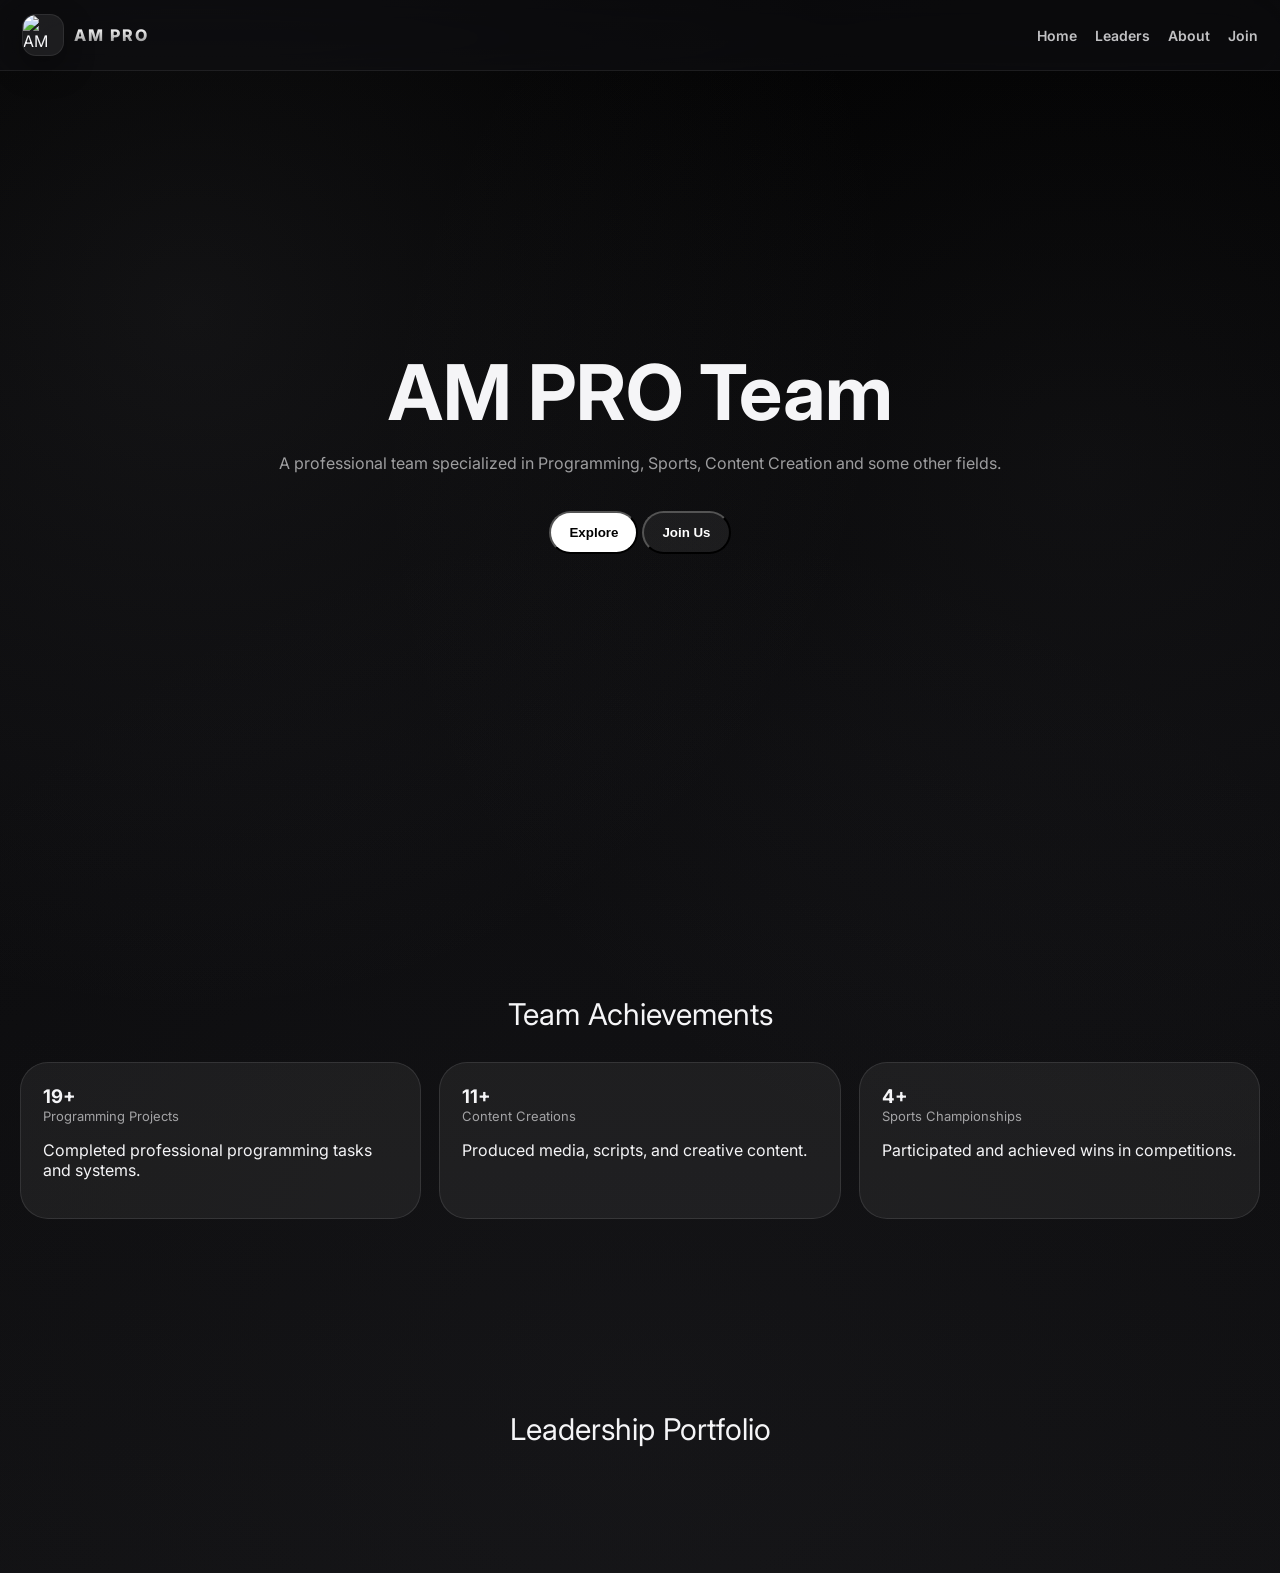
==== index.html @ 4ed47513 "Add files via upload" ====
<!doctype html>
<html lang="en">
<head>
  <meta charset="UTF-8" />
  <meta name="viewport" content="width=device-width, initial-scale=1.0"/>
  <title>AM PRO official page</title>

  <link href="https://fonts.googleapis.com/css2?family=Inter:wght@300;400;600;800&display=swap" rel="stylesheet">
  <link href="https://unpkg.com/aos@2.3.4/dist/aos.css" rel="stylesheet">

  <!-- ربط CSS -->
  <link rel="stylesheet" href="style.css">
</head>

<body>
  <nav id="nav">
    <div class="logo-wrap">
      <div class="logo-box">
        <img src="https://via.placeholder.com/80" alt="AM PRO Logo">
      </div>
      <div class="logo-text">AM PRO</div>
    </div>

    <div class="menu" onclick="toggleMenu()">☰</div>

    <ul id="navLinks">
      <li><a href="#">Home</a></li>
      <li><a href="#leaders">Leaders</a></li>
      <li><a href="#">About</a></li>
      <li><a href="#">Join</a></li>
    </ul>
  </nav>

  <div class="hero" data-aos="fade-up">
    <h1>AM PRO Team</h1>
    <p>A professional team specialized in Programming, Sports, Content Creation and some other fields.</p>
    <div>
      <button class="btn primary" onclick="document.getElementById('stats').scrollIntoView({behavior:'smooth'})">Explore</button>
      <button class="btn secondary" onclick="window.location.href='auth/index.html'">Join Us</button>
    </div>
  </div>

  <div class="section" id="stats">
    <div class="title" data-aos="fade-up">Team Achievements</div>

    <div class="grid">
      <div class="card" data-aos="zoom-in">
        <h3><span class="counter" data-target="120">0</span>+</h3>
        <div class="role">Programming Projects</div>
        <p>Completed professional programming tasks and systems.</p>
      </div>

      <div class="card" data-aos="zoom-in">
        <h3><span class="counter" data-target="75">0</span>+</h3>
        <div class="role">Content Creations</div>
        <p>Produced media, scripts, and creative content.</p>
      </div>

      <div class="card" data-aos="zoom-in">
        <h3><span class="counter" data-target="30">0</span>+</h3>
        <div class="role">Sports Championships</div>
        <p>Participated and achieved wins in competitions.</p>
      </div>
    </div>
  </div>

  <div class="section" id="leaders">
    <div class="title" data-aos="fade-up">Leadership Portfolio</div>

    <div class="grid">
      <!-- نفس الكروت زي ما هي بدون تغيير -->
      <!-- (سيبهم زي ما هم من الكود الأصلي) -->
    </div>
  </div>

  <div class="bubbles" id="bubbles"></div>
  <div class="cursor"></div>

  <script src="https://unpkg.com/aos@2.3.4/dist/aos.js"></script>

  <!-- ربط JS -->
  <script src="script.js"></script>
</body>
</html>
---- style.css ----
/* =======================
   APPLE-STYLE DARK (CSS ONLY)
   ======================= */

:root{
  --bg-0:#000;
  --bg-1:#0b0b0d;
  --bg-2:#111113;

  --surface: rgba(255,255,255,0.06);
  --surface-2: rgba(255,255,255,0.08);
  --stroke: rgba(255,255,255,0.10);
  --stroke-2: rgba(255,255,255,0.14);

  --text: #f5f5f7;
  --text-2: rgba(245,245,247,0.78);
  --text-3: rgba(245,245,247,0.62);

  --shadow-1: 0 24px 70px rgba(0,0,0,0.55);
  --shadow-2: 0 12px 30px rgba(0,0,0,0.35);

  --radius-xl: 28px;
  --radius-lg: 18px;
  --radius-md: 14px;

  --blur: 28px;
  --ease: cubic-bezier(.2,.8,.2,1);
}

*{ box-sizing:border-box; }
html{ scroll-behavior:smooth; }

body{
  margin:0;
  font-family:'Inter', -apple-system, BlinkMacSystemFont, "SF Pro Display","SF Pro Text","Segoe UI", sans-serif;
  color:var(--text);
  overflow-x:hidden;

  background:
    radial-gradient(circle at 15% 20%, rgba(120,120,128,0.12), transparent 42%),
    radial-gradient(circle at 85% 30%, rgba(120,120,128,0.08), transparent 46%),
    radial-gradient(circle at 50% 90%, rgba(80,80,90,0.08), transparent 58%),
    linear-gradient(180deg,var(--bg-0) 0%, var(--bg-1) 48%, var(--bg-2) 100%);
}

body::before{
  content:"";
  position:fixed;
  inset:0;
  pointer-events:none;
  background-image: radial-gradient(rgba(255,255,255,0.045) 1px, transparent 1px);
  background-size: 3px 3px;
  opacity:0.06;
  mix-blend-mode: overlay;
  z-index:-1;
}

/* NAV */
nav{
  position:fixed;
  top:0;
  width:100%;
  display:flex;
  justify-content:space-between;
  align-items:center;
  padding:14px 22px;
  z-index:100;

  background: rgba(18,18,20,0.55);
  backdrop-filter: blur(var(--blur));
  -webkit-backdrop-filter: blur(var(--blur));
  border-bottom: 1px solid rgba(255,255,255,0.08);

  transition: background .35s var(--ease), border-color .35s var(--ease);
}

nav.scrolled{
  background: rgba(0,0,0,0.78);
  border-bottom: 1px solid rgba(255,255,255,0.10);
}

.logo-wrap{ display:flex;align-items:center;gap:10px; }

.logo-box{
  width:42px;height:42px;
  border-radius: 14px;
  background: rgba(255,255,255,0.07);
  border: 1px solid rgba(255,255,255,0.08);
  overflow:hidden;
  box-shadow: var(--shadow-2);
  transition: transform .35s var(--ease), background .35s var(--ease);
}

.logo-box:hover{ transform: translateY(-1px) scale(1.05); }

.logo-box img{
  width:100%;
  height:100%;
  object-fit:cover;
}

.logo-text{
  font-weight:800;
  letter-spacing:2px;
  line-height:1;
  background: linear-gradient(180deg, #ffffff 0%, rgba(255,255,255,0.75) 60%, rgba(255,255,255,0.55) 100%);
  -webkit-background-clip:text;
  -webkit-text-fill-color:transparent;
  text-shadow: 0 0 40px rgba(255,255,255,0.06);
  user-select:none;
}

nav ul{
  list-style:none;
  display:flex;
  gap:18px;
  margin:0;
  padding:0;
  align-items:center;
}

nav a{
  text-decoration:none;
  color: var(--text);
  opacity:0.78;
  font-size:14px;
  font-weight:600;
  transition: opacity .25s var(--ease), transform .25s var(--ease);
  position:relative;
}

nav a:hover{
  opacity:1;
  transform: translateY(-1px);
}

nav a::after{
  content:"";
  position:absolute;
  left:0; right:0;
  bottom:-10px;
  height:2px;
  border-radius:999px;
  background: linear-gradient(90deg, transparent, rgba(255,255,255,0.55), transparent);
  transform: scaleX(0);
  transition: transform .35s var(--ease);
}

nav a:hover::after{ transform: scaleX(1); }

.menu{
  display:none;
  cursor:pointer;
  font-size:18px;
  padding:10px 12px;
  border-radius: 12px;
  border:1px solid rgba(255,255,255,0.10);
  background: rgba(255,255,255,0.06);
}

@media(max-width:768px){
  nav ul{
    display:none;
    position:absolute;
    top:62px;
    right:16px;
    flex-direction:column;
    background: rgba(15,15,18,0.72);
    padding:12px;
    border-radius: 16px;
  }
  nav ul.show{ display:flex; }
  .menu{ display:block; }
}

/* HERO */
.hero{
  height:100vh;
  display:flex;
  justify-content:center;
  align-items:center;
  flex-direction:column;
  text-align:center;
}

.hero h1{
  font-size: clamp(42px, 6vw, 88px);
  margin:0;
}

.hero p{
  margin-top:14px;
  color: var(--text-3);
}

/* BUTTONS */
.btn{
  margin-top:22px;
  padding:12px 18px;
  border-radius:999px;
  cursor:pointer;
  font-weight:700;
}

.primary{
  background:#fff;
  color:#000;
}

.secondary{
  background: rgba(255,255,255,0.06);
  color:#fff;
}

/* SECTION */
.section{
  padding:96px 20px;
}

.title{
  text-align:center;
  font-size:30px;
  margin-bottom:30px;
}

/* GRID */
.grid{
  display:grid;
  grid-template-columns: repeat(auto-fit, minmax(280px, 1fr));
  gap:18px;
}

.card{
  padding:22px;
  border-radius:28px;
  background: rgba(255,255,255,0.06);
  border: 1px solid rgba(255,255,255,0.1);
}

.card h3{ margin:0; }
.role{ font-size:13px; color:var(--text-3); }

/* BUBBLES */
.bubbles{ position:fixed; inset:0; z-index:-1; }

.bubble{
  position:absolute;
  padding:10px 16px;
  border-radius:999px;
  background: rgba(255,255,255,0.06);
  font-size:13px;
  animation: float 4s ease-out forwards;
}

@keyframes float{
  0%{ opacity:0 }
  20%{ opacity:1 }
  100%{ opacity:0 }
}

/* CURSOR */
.cursor{
  position:fixed;
  width:18px;height:18px;
  border-radius:50%;
  background:#fff;
  pointer-events:none;
}
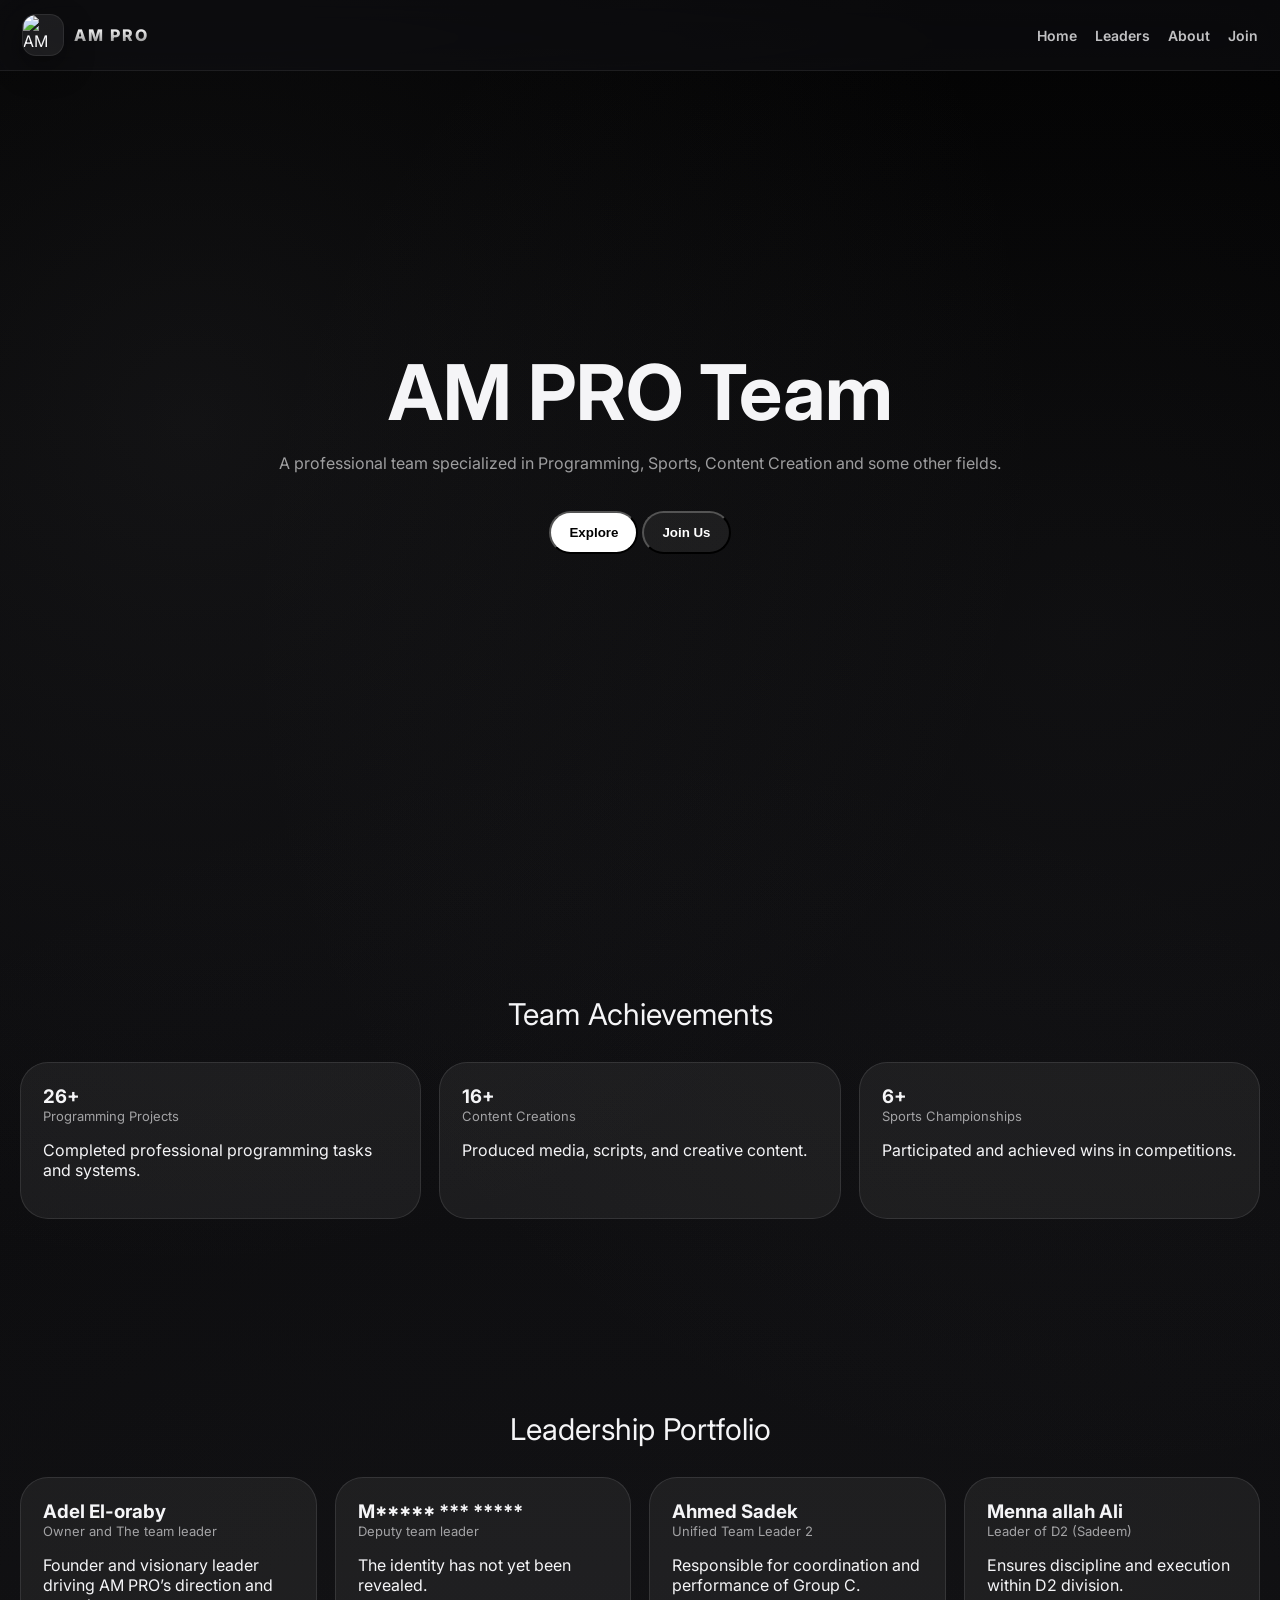
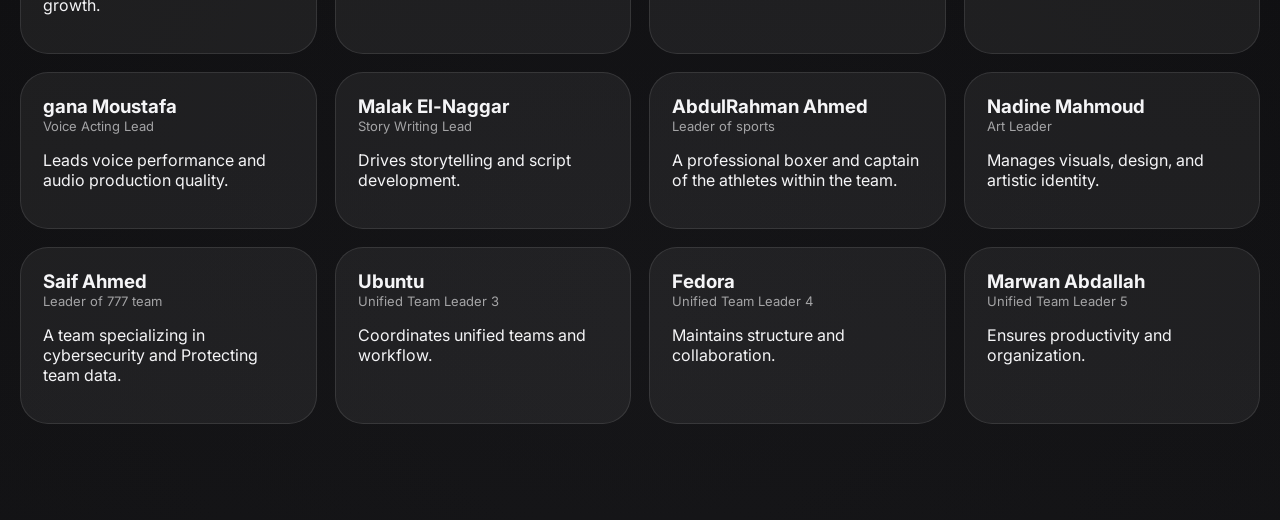
==== commit c117bbdb: "Update index.html" ====
--- a/index.html
+++ b/index.html
@@ -1,84 +1,132 @@
 <!doctype html>
 <html lang="en">
 <head>
-  <meta charset="UTF-8" />
-  <meta name="viewport" content="width=device-width, initial-scale=1.0"/>
-  <title>AM PRO official page</title>
+    <meta charset="UTF-8" />
+    <meta name="viewport" content="width=device-width, initial-scale=1.0"/>
+    <title>AM PRO official page</title>
+    <link href="https://fonts.googleapis.com/css2?family=Inter:wght@300;400;600;800&display=swap" rel="stylesheet">
+    <link href="https://unpkg.com/aos@2.3.4/dist/aos.css" rel="stylesheet">
+    <link rel="stylesheet" href="style.css">
+</head>
+<body>
+    <nav id="nav">
+        <div class="logo-wrap">
+            <div class="logo-box">
+                <img src="https://via.placeholder.com/80" alt="AM PRO Logo">
+            </div>
+            <div class="logo-text">AM PRO</div>
+        </div>
+        <div class="menu" onclick="toggleMenu()">☰</div>
 
-  <link href="https://fonts.googleapis.com/css2?family=Inter:wght@300;400;600;800&display=swap" rel="stylesheet">
-  <link href="https://unpkg.com/aos@2.3.4/dist/aos.css" rel="stylesheet">
+        <ul id="navLinks">
+            <li><a href="#">Home</a></li>
+            <li><a href="#leaders">Leaders</a></li>
+            <li><a href="#">About</a></li>
+            <li><a href="#">Join</a></li>
+        </ul>
+    </nav>
 
-  <!-- ربط CSS -->
-  <link rel="stylesheet" href="style.css">
-</head>
-
-<body>
-  <nav id="nav">
-    <div class="logo-wrap">
-      <div class="logo-box">
-        <img src="https://via.placeholder.com/80" alt="AM PRO Logo">
-      </div>
-      <div class="logo-text">AM PRO</div>
+    <div class="hero" data-aos="fade-up">
+        <h1>AM PRO Team</h1>
+        <p>A professional team specialized in Programming, Sports, Content Creation and some other fields.</p>
+        <div>
+            <button class="btn primary" onclick="document.getElementById('stats').scrollIntoView({behavior:'smooth'})">Explore</button>
+            <button class="btn secondary" onclick="window.location.href='auth/index.html'">Join Us</button>
+        </div>
     </div>
 
-    <div class="menu" onclick="toggleMenu()">☰</div>
+    <div class="section" id="stats">
+        <div class="title" data-aos="fade-up">Team Achievements</div>
+        <div class="grid">
+            <div class="card" data-aos="zoom-in">
+                <h3><span class="counter" data-target="120">0</span>+</h3>
+                <div class="role">Programming Projects</div>
+                <p>Completed professional programming tasks and systems.</p>
+            </div>
+            <div class="card" data-aos="zoom-in">
+                <h3><span class="counter" data-target="75">0</span>+</h3>
+                <div class="role">Content Creations</div>
+                <p>Produced media, scripts, and creative content.</p>
+            </div>
+            <div class="card" data-aos="zoom-in">
+                <h3><span class="counter" data-target="30">0</span>+</h3>
+                <div class="role">Sports Championships</div>
+                <p>Participated and achieved wins in competitions.</p>
+            </div>
+        </div>
+    </div>
 
-    <ul id="navLinks">
-      <li><a href="#">Home</a></li>
-      <li><a href="#leaders">Leaders</a></li>
-      <li><a href="#">About</a></li>
-      <li><a href="#">Join</a></li>
-    </ul>
-  </nav>
+    <div class="section" id="leaders">
+        <div class="title" data-aos="fade-up">Leadership Portfolio</div>
+        <div class="grid">
+            <div class="card" data-aos="zoom-in">
+                <h3>Adel El-oraby</h3>
+                <div class="role">Owner and The team leader</div>
+                <p>Founder and visionary leader driving AM PRO’s direction and growth.</p>
+            </div>
+            <div class="card" data-aos="zoom-in">
+                <h3>M***** *** *****</h3>
+                <div class="role">Deputy team leader</div>
+                <p>The identity has not yet been revealed.</p>
+            </div>
+            <div class="card" data-aos="zoom-in">
+                <h3>Ahmed Sadek</h3>
+                <div class="role">Unified Team Leader 2</div>
+                <p>Responsible for coordination and performance of Group C.</p>
+            </div>
+            <div class="card" data-aos="zoom-in">
+                <h3>Menna allah Ali</h3>
+                <div class="role">Leader of D2 (Sadeem)</div>
+                <p>Ensures discipline and execution within D2 division.</p>
+            </div>
+            <div class="card" data-aos="zoom-in">
+                <h3>gana Moustafa</h3>
+                <div class="role">Voice Acting Lead</div>
+                <p>Leads voice performance and audio production quality.</p>
+            </div>
+            <div class="card" data-aos="zoom-in">
+                <h3>Malak El-Naggar</h3>
+                <div class="role">Story Writing Lead</div>
+                <p>Drives storytelling and script development.</p>
+            </div>
+            <div class="card" data-aos="zoom-in">
+                <h3>AbdulRahman Ahmed</h3>
+                <div class="role">Leader of sports</div>
+                <p>A professional boxer and captain of the athletes within the team.</p>
+            </div>
+            <div class="card" data-aos="zoom-in">
+                <h3>Nadine Mahmoud</h3>
+                <div class="role">Art Leader</div>
+                <p>Manages visuals, design, and artistic identity.</p>
+            </div>
+            <div class="card" data-aos="zoom-in">
+                <h3>Saif Ahmed</h3>
+                <div class="role">Leader of 777 team</div>
+                <p>A team specializing in cybersecurity and Protecting team data.</p>
+            </div>
+            <div class="card" data-aos="zoom-in">
+                <h3>Ubuntu</h3>
+                <div class="role">Unified Team Leader 3</div>
+                <p>Coordinates unified teams and workflow.</p>
+            </div>
+            <div class="card" data-aos="zoom-in">
+                <h3>Fedora</h3>
+                <div class="role">Unified Team Leader 4</div>
+                <p>Maintains structure and collaboration.</p>
+            </div>
+            <div class="card" data-aos="zoom-in">
+                <h3>Marwan Abdallah</h3>
+                <div class="role">Unified Team Leader 5</div>
+                <p>Ensures productivity and organization.</p>
+            </div>
+        </div>
+    </div>
 
-  <div class="hero" data-aos="fade-up">
-    <h1>AM PRO Team</h1>
-    <p>A professional team specialized in Programming, Sports, Content Creation and some other fields.</p>
-    <div>
-      <button class="btn primary" onclick="document.getElementById('stats').scrollIntoView({behavior:'smooth'})">Explore</button>
-      <button class="btn secondary" onclick="window.location.href='auth/index.html'">Join Us</button>
-    </div>
-  </div>
+    <div class="bubbles" id="bubbles"></div>
+    <div class="cursor"></div>
 
-  <div class="section" id="stats">
-    <div class="title" data-aos="fade-up">Team Achievements</div>
+    <script src="https://unpkg.com/aos@2.3.4/dist/aos.js"></script>
+    <script src="script.js"></script>
+</body>
+  </html>
 
-    <div class="grid">
-      <div class="card" data-aos="zoom-in">
-        <h3><span class="counter" data-target="120">0</span>+</h3>
-        <div class="role">Programming Projects</div>
-        <p>Completed professional programming tasks and systems.</p>
-      </div>
-
-      <div class="card" data-aos="zoom-in">
-        <h3><span class="counter" data-target="75">0</span>+</h3>
-        <div class="role">Content Creations</div>
-        <p>Produced media, scripts, and creative content.</p>
-      </div>
-
-      <div class="card" data-aos="zoom-in">
-        <h3><span class="counter" data-target="30">0</span>+</h3>
-        <div class="role">Sports Championships</div>
-        <p>Participated and achieved wins in competitions.</p>
-      </div>
-    </div>
-  </div>
-
-  <div class="section" id="leaders">
-    <div class="title" data-aos="fade-up">Leadership Portfolio</div>
-
-    <div class="grid">
-      <!-- نفس الكروت زي ما هي بدون تغيير -->
-      <!-- (سيبهم زي ما هم من الكود الأصلي) -->
-    </div>
-  </div>
-
-  <div class="bubbles" id="bubbles"></div>
-  <div class="cursor"></div>
-
-  <script src="https://unpkg.com/aos@2.3.4/dist/aos.js"></script>
-
-  <!-- ربط JS -->
-  <script src="script.js"></script>
-</body>
-</html>
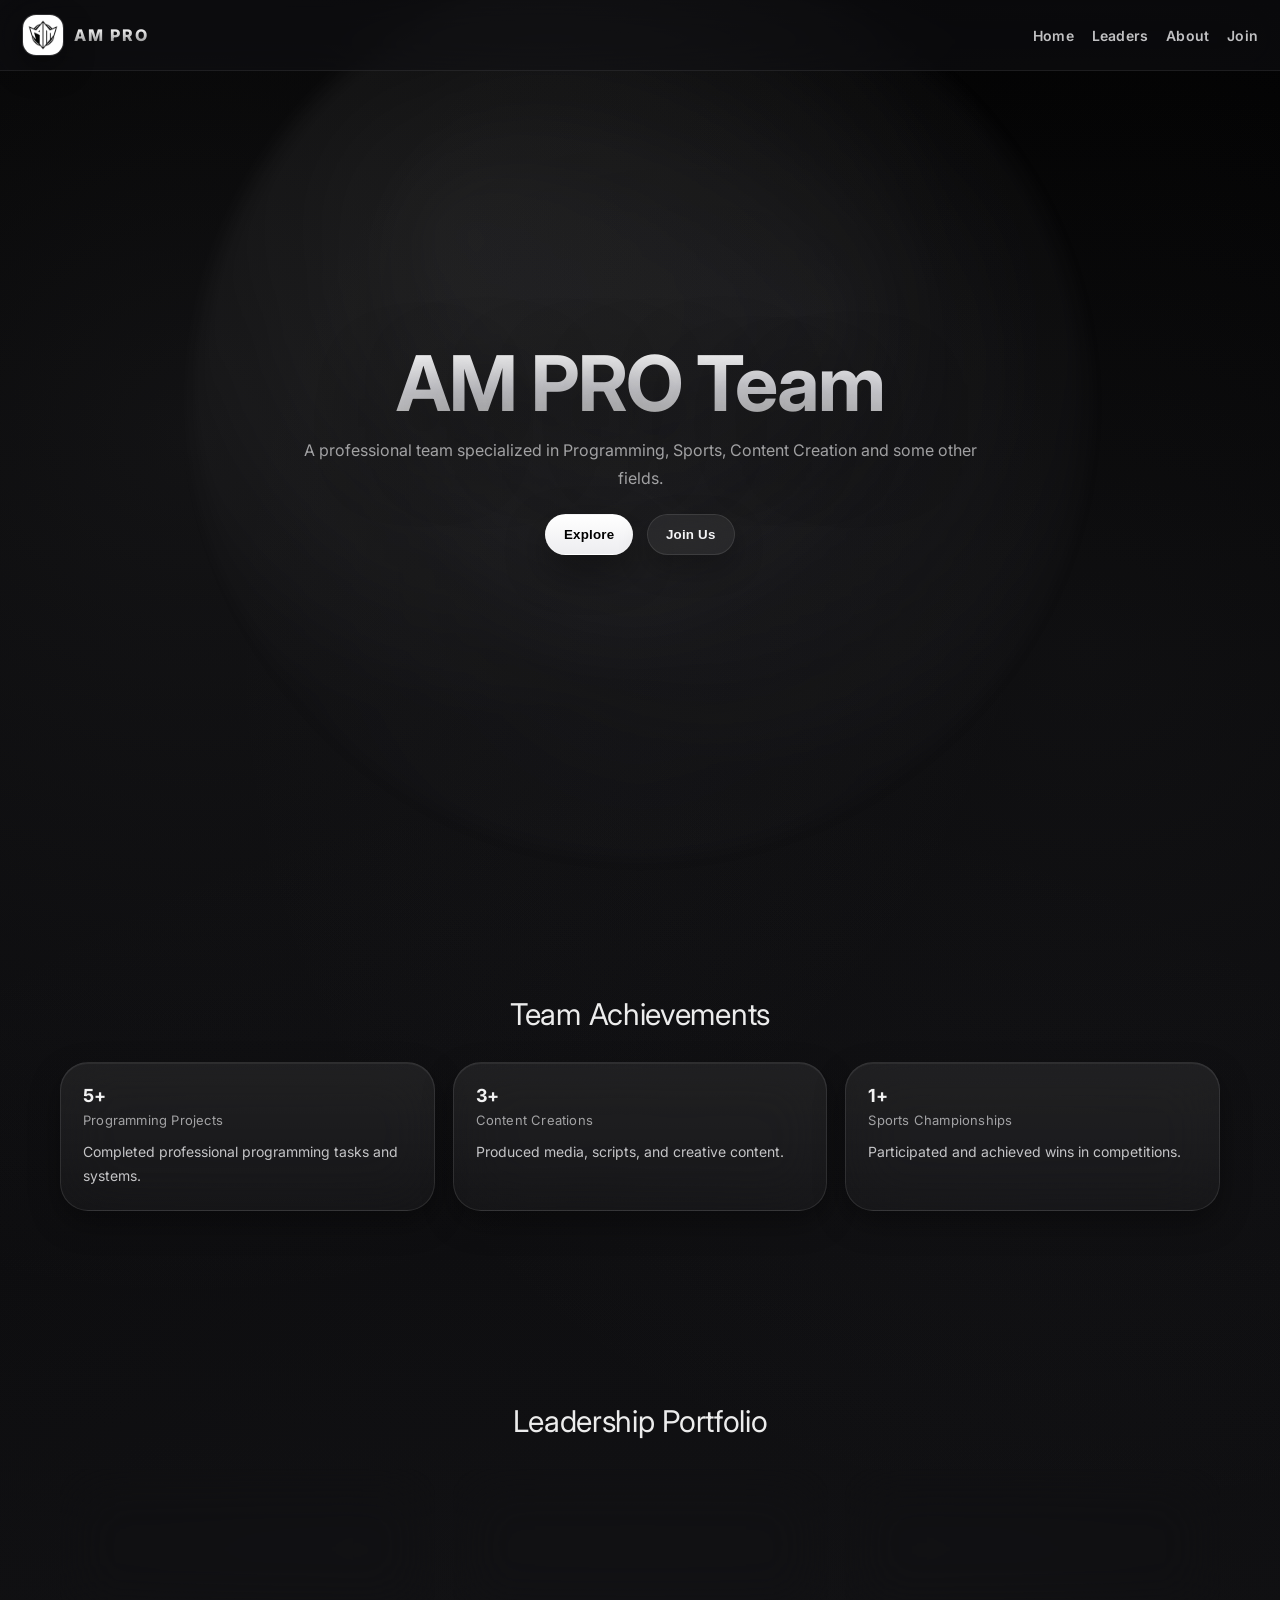
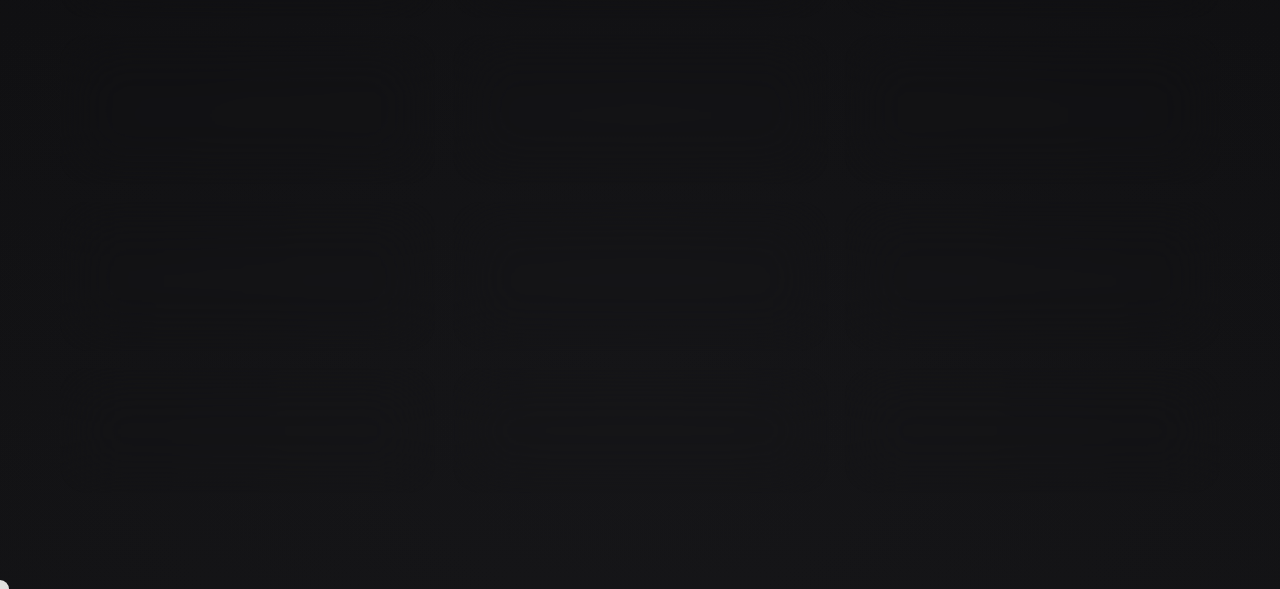
==== commit d0367359: "Update index.html" ====
--- a/index.html
+++ b/index.html
@@ -12,7 +12,7 @@
     <nav id="nav">
         <div class="logo-wrap">
             <div class="logo-box">
-                <img src="https://via.placeholder.com/80" alt="AM PRO Logo">
+                <img src="logo.png" alt="AM PRO Logo">
             </div>
             <div class="logo-text">AM PRO</div>
         </div>
--- a/style.css
+++ b/style.css
@@ -1,268 +1,408 @@
-/* =======================
-   APPLE-STYLE DARK (CSS ONLY)
-   ======================= */
-
-:root{
-  --bg-0:#000;
-  --bg-1:#0b0b0d;
-  --bg-2:#111113;
-
-  --surface: rgba(255,255,255,0.06);
-  --surface-2: rgba(255,255,255,0.08);
-  --stroke: rgba(255,255,255,0.10);
-  --stroke-2: rgba(255,255,255,0.14);
-
-  --text: #f5f5f7;
-  --text-2: rgba(245,245,247,0.78);
-  --text-3: rgba(245,245,247,0.62);
-
-  --shadow-1: 0 24px 70px rgba(0,0,0,0.55);
-  --shadow-2: 0 12px 30px rgba(0,0,0,0.35);
-
-  --radius-xl: 28px;
-  --radius-lg: 18px;
-  --radius-md: 14px;
-
-  --blur: 28px;
-  --ease: cubic-bezier(.2,.8,.2,1);
+:root{  
+  --bg-0:#000;  
+  --bg-1:#0b0b0d;  
+  --bg-2:#111113;  
+
+  --surface: rgba(255,255,255,0.06);  
+  --surface-2: rgba(255,255,255,0.08);  
+  --stroke: rgba(255,255,255,0.10);  
+  --stroke-2: rgba(255,255,255,0.14);  
+
+  --text: #f5f5f7;  
+  --text-2: rgba(245,245,247,0.78);  
+  --text-3: rgba(245,245,247,0.62);  
+
+  --shadow-1: 0 24px 70px rgba(0,0,0,0.55);  
+  --shadow-2: 0 12px 30px rgba(0,0,0,0.35);  
+
+  --radius-xl: 28px;  
+  --radius-lg: 18px;  
+  --radius-md: 14px;  
+
+  --blur: 28px;  
+  --ease: cubic-bezier(.2,.8,.2,1);  
+}  
+
+*{ box-sizing:border-box; }  
+html{ scroll-behavior:smooth; }  
+body{  
+  margin:0;  
+  font-family:'Inter', -apple-system, BlinkMacSystemFont, "SF Pro Display","SF Pro Text","Segoe UI", sans-serif;  
+  color:var(--text);  
+  overflow-x:hidden;  
+
+  background:  
+    radial-gradient(circle at 15% 20%, rgba(120,120,128,0.12), transparent 42%),  
+    radial-gradient(circle at 85% 30%, rgba(120,120,128,0.08), transparent 46%),  
+    radial-gradient(circle at 50% 90%, rgba(80,80,90,0.08), transparent 58%),  
+    linear-gradient(180deg,var(--bg-0) 0%, var(--bg-1) 48%, var(--bg-2) 100%);  
+}  
+
+body::before{  
+  content:"";  
+  position:fixed;  
+  inset:0;  
+  pointer-events:none;  
+  background-image: radial-gradient(rgba(255,255,255,0.045) 1px, transparent 1px);  
+  background-size: 3px 3px;  
+  opacity:0.06;  
+  mix-blend-mode: overlay;  
+  z-index:-1;  
+}  
+
+/* ================= NAV ================= */  
+nav{  
+  position:fixed;  
+  top:0;  
+  width:100%;  
+  display:flex;  
+  justify-content:space-between;  
+  align-items:center;  
+  padding:14px 22px;  
+  z-index:100;  
+
+  background: rgba(18,18,20,0.55);  
+  backdrop-filter: blur(var(--blur));  
+  -webkit-backdrop-filter: blur(var(--blur));  
+  border-bottom: 1px solid rgba(255,255,255,0.08);  
+
+  transition: background .35s var(--ease), border-color .35s var(--ease);  
+}  
+nav.scrolled{  
+  background: rgba(0,0,0,0.78);  
+  border-bottom: 1px solid rgba(255,255,255,0.10);  
+}  
+
+.logo-wrap{ display:flex;align-items:center;gap:10px; }  
+
+.logo-box{  
+  width:42px;height:42px;  
+  border-radius: 14px;  
+  background: rgba(255,255,255,0.07);  
+  border: 1px solid rgba(255,255,255,0.08);  
+  overflow:hidden;  
+  box-shadow: var(--shadow-2);  
+  transition: transform .35s var(--ease), background .35s var(--ease);  
+}  
+.logo-box:hover{ transform: translateY(-1px) scale(1.05); }  
+.logo-box img{ width:100%; height:100%; object-fit:cover; }  
+
+.logo-text{  
+  font-weight:800;  
+  letter-spacing:2px;  
+  line-height:1;  
+  background: linear-gradient(180deg, #ffffff 0%, rgba(255,255,255,0.75) 60%, rgba(255,255,255,0.55) 100%);  
+  -webkit-background-clip:text;  
+  -webkit-text-fill-color:transparent;  
+  text-shadow: 0 0 40px rgba(255,255,255,0.06);  
+  user-select:none;  
+}  
+
+nav ul{  
+  list-style:none;  
+  display:flex;  
+  gap:18px;  
+  margin:0;  
+  padding:0;  
+  align-items:center;  
+}  
+
+nav a{  
+  text-decoration:none;  
+  color: var(--text);  
+  opacity:0.78;  
+  font-size:14px;  
+  font-weight:600;  
+  letter-spacing:0.2px;  
+  transition: opacity .25s var(--ease), transform .25s var(--ease);  
+  position:relative;  
+}  
+nav a:hover{ opacity:1; transform: translateY(-1px); }  
+
+nav a::after{  
+  content:"";  
+  position:absolute;  
+  left:0; right:0;  
+  bottom:-10px;  
+  height:2px;  
+  border-radius:999px;  
+  background: linear-gradient(90deg, transparent, rgba(255,255,255,0.55), transparent);  
+  transform: scaleX(0);  
+  transform-origin:center;  
+  transition: transform .35s var(--ease);  
+  opacity:0.9;  
+}  
+nav a:hover::after{ transform: scaleX(1); }  
+
+.menu{  
+  display:none;  
+  cursor:pointer;  
+  font-size:18px;  
+  line-height:1;  
+  padding:10px 12px;  
+  border-radius: 12px;  
+  border:1px solid rgba(255,255,255,0.10);  
+  background: rgba(255,255,255,0.06);  
+  backdrop-filter: blur(16px);  
+  -webkit-backdrop-filter: blur(16px);  
+  transition: transform .25s var(--ease), background .25s var(--ease);  
+  user-select:none;  
+}  
+.menu:hover{ transform: translateY(-1px); background: rgba(255,255,255,0.08); }  
+
+@media(max-width:768px){  
+  nav ul{  
+    display:none;  
+    position:absolute;  
+    top:62px;  
+    right:16px;  
+    flex-direction:column;  
+    align-items:stretch;  
+    min-width: 220px;  
+    background: rgba(15,15,18,0.72);  
+    padding:12px;  
+    border-radius: 16px;  
+    border: 1px solid rgba(255,255,255,0.10);  
+    box-shadow: var(--shadow-2);  
+    backdrop-filter: blur(var(--blur));  
+    -webkit-backdrop-filter: blur(var(--blur));  
+  }  
+  nav ul.show{ display:flex; }  
+  nav li{ width:100%; }  
+  nav a{  
+    display:block;  
+    padding:10px 12px;  
+    border-radius: 12px;  
+    background: transparent;  
+  }  
+  nav a:hover{  
+    background: rgba(255,255,255,0.06);  
+  }  
+  nav a::after{ display:none; }  
+  .menu{ display:block; }  
+}  
+
+/* ================= HERO ================= */  
+.hero{  
+  height:100vh;  
+  display:flex;  
+  flex-direction:column;  
+  justify-content:center;  
+  align-items:center;  
+  text-align:center;  
+  padding: 0 18px;  
+  position:relative;  
+}  
+
+.hero::before{  
+  content:"";  
+  position:absolute;  
+  width: min(900px, 92vw);  
+  height: min(900px, 92vw);  
+  border-radius: 50%;  
+  background:  
+    radial-gradient(circle at 30% 30%, rgba(255,255,255,0.10), transparent 55%),  
+    radial-gradient(circle at 70% 40%, rgba(120,120,128,0.14), transparent 55%),  
+    radial-gradient(circle at 50% 70%, rgba(90,90,100,0.10), transparent 60%);  
+  filter: blur(10px);  
+  opacity:0.75;  
+  z-index:-1;  
+  transform: translateY(-40px);  
+}  
+
+.hero h1{  
+  margin:0;  
+  font-size: clamp(42px, 6vw, 88px);  
+  letter-spacing:-0.02em;  
+  line-height:1.02;  
+  background: linear-gradient(180deg, #ffffff 0%, #d1d1d6 55%, rgba(255,255,255,0.70) 100%);  
+  -webkit-background-clip:text;  
+  -webkit-text-fill-color:transparent;  
+  text-shadow: 0 30px 80px rgba(0,0,0,0.55);  
+}  
+
+.hero p{  
+  margin: 14px 0 0;  
+  opacity:1;  
+  color: var(--text-3);  
+  max-width: 680px;  
+  font-size: 16px;  
+  line-height:1.7;  
+}  
+
+/* ================= BUTTONS ================= */  
+.btn{  
+  margin-top: 22px;  
+  padding: 12px 18px;  
+  border-radius: 999px;  
+  border: 1px solid transparent;  
+  cursor:pointer;  
+  font-weight:700;  
+  letter-spacing:0.2px;  
+  transition: transform .25s var(--ease), box-shadow .25s var(--ease), background .25s var(--ease), border-color .25s var(--ease);  
+  will-change: transform;  
+  user-select:none;  
+}  
+.btn:active{ transform: translateY(1px) scale(0.99); }  
+
+.primary{  
+  background: linear-gradient(180deg, #ffffff 0%, #ededf0 100%);  
+  color:#000;  
+  box-shadow: 0 16px 40px rgba(0,0,0,0.40);  
+  border-color: rgba(255,255,255,0.25);  
+}  
+.primary:hover{  
+  transform: translateY(-2px);  
+  box-shadow: 0 22px 55px rgba(0,0,0,0.55);  
+}  
+
+.secondary{  
+  background: rgba(255,255,255,0.06);  
+  color: var(--text);  
+  border-color: rgba(255,255,255,0.10);  
+  box-shadow: 0 12px 30px rgba(0,0,0,0.25);  
+  margin-left: 10px;  
+  backdrop-filter: blur(16px);  
+  -webkit-backdrop-filter: blur(16px);  
+}  
+.secondary:hover{  
+  transform: translateY(-2px);  
+  background: rgba(255,255,255,0.09);  
+  border-color: rgba(255,255,255,0.14);  
+}  
+
+/* ================= SECTION ================= */  
+.section{  
+  padding: 96px 20px;  
+  max-width: 1200px;  
+  margin:auto;  
+}  
+
+.title{  
+  text-align:center;  
+  font-size: 30px;  
+  letter-spacing:-0.01em;  
+  margin-bottom: 30px;  
+  color: rgba(255,255,255,0.92);  
+}  
+
+/* ================= GRID & CARDS ================= */  
+.grid{  
+  display:grid;  
+  grid-template-columns: repeat(auto-fit, minmax(280px, 1fr));  
+  gap: 18px;  
+}  
+
+.card{  
+  padding: 22px;  
+  border-radius: var(--radius-xl);  
+
+  background:  
+    linear-gradient(180deg, rgba(255,255,255,0.07), rgba(255,255,255,0.03));  
+  backdrop-filter: blur(30px);  
+  -webkit-backdrop-filter: blur(30px);  
+
+  border: 1px solid rgba(255,255,255,0.10);  
+
+  box-shadow:  
+    var(--shadow-2),  
+    inset 0 1px 0 rgba(255,255,255,0.06);  
+
+  transition: transform .35s var(--ease), border-color .35s var(--ease), box-shadow .35s var(--ease);  
+  position:relative;  
+  overflow:hidden;  
+}  
+
+.card::before{  
+  content:"";  
+  position:absolute;  
+  inset:-60%;  
+  background: linear-gradient(  
+    120deg,  
+    transparent 35%,  
+    rgba(255,255,255,0.10),  
+    transparent 65%  
+  );  
+  transform: rotate(25deg);  
+  opacity:0;  
+  transition: opacity .55s var(--ease);  
+}  
+.card:hover::before{ opacity:1; }  
+
+.card:hover{  
+  transform: translateY(-10px);  
+  border-color: rgba(255,255,255,0.16);  
+  box-shadow:  
+    var(--shadow-1),  
+    inset 0 1px 0 rgba(255,255,255,0.07);  
+}  
+
+.card h3{  
+  margin:0;  
+  font-size: 18px;  
+  letter-spacing:-0.01em;  
+  color: rgba(255,255,255,0.95);  
+}  
+
+.role{  
+  opacity:1;  
+  color: var(--text-3);  
+  font-size: 13px;  
+  margin-top: 6px;  
+  letter-spacing:0.2px;  
+}  
+
+.card p{  
+  margin: 12px 0 0;  
+  color: var(--text-2);  
+  opacity:1;  
+  line-height:1.7;  
+  font-size: 14px;  
+}  
+
+/* ================= BUBBLES ================= */  
+.bubbles{ position:fixed; inset:0; z-index:-1; }  
+
+.bubble{  
+  position:absolute;  
+  padding:10px 16px;  
+  border-radius:999px;  
+
+  background: rgba(255,255,255,0.06);  
+  border: 1px solid rgba(255,255,255,0.10);  
+
+  backdrop-filter: blur(18px);  
+  -webkit-backdrop-filter: blur(18px);  
+
+  box-shadow: 0 16px 40px rgba(0,0,0,0.35);  
+  font-size:13px;  
+  color: rgba(255,255,255,0.80);  
+
+  animation: float 4s ease-out forwards;  
+  user-select:none;  
+}  
+
+@keyframes float{  
+  0%{ transform: translate(0,0) scale(0.98); opacity:0 }  
+  20%{ opacity:1 }  
+  100%{ transform: translate(var(--x),var(--y)) scale(1.02); opacity:0 }  
+}  
+
+/* ================= CURSOR ================= */  
+.cursor{  
+  position:fixed;  
+  width:18px;height:18px;  
+  border-radius:50%;  
+  background:#fff;  
+  pointer-events:none;  
+  transform:translate(-50%,-50%);  
+  mix-blend-mode:difference;  
+  z-index:9999;  
+  opacity:0.95;  
+  transition: width .18s var(--ease), height .18s var(--ease), opacity .18s var(--ease);  
+}  
+
+@media (prefers-reduced-motion: reduce){  
+  *{ animation-duration:0.001ms !important; animation-iteration-count:1 !important; transition-duration:0.001ms !important; scroll-behavior:auto !important; }  
+  .cursor{ display:none; }  
 }
-
-*{ box-sizing:border-box; }
-html{ scroll-behavior:smooth; }
-
-body{
-  margin:0;
-  font-family:'Inter', -apple-system, BlinkMacSystemFont, "SF Pro Display","SF Pro Text","Segoe UI", sans-serif;
-  color:var(--text);
-  overflow-x:hidden;
-
-  background:
-    radial-gradient(circle at 15% 20%, rgba(120,120,128,0.12), transparent 42%),
-    radial-gradient(circle at 85% 30%, rgba(120,120,128,0.08), transparent 46%),
-    radial-gradient(circle at 50% 90%, rgba(80,80,90,0.08), transparent 58%),
-    linear-gradient(180deg,var(--bg-0) 0%, var(--bg-1) 48%, var(--bg-2) 100%);
-}
-
-body::before{
-  content:"";
-  position:fixed;
-  inset:0;
-  pointer-events:none;
-  background-image: radial-gradient(rgba(255,255,255,0.045) 1px, transparent 1px);
-  background-size: 3px 3px;
-  opacity:0.06;
-  mix-blend-mode: overlay;
-  z-index:-1;
-}
-
-/* NAV */
-nav{
-  position:fixed;
-  top:0;
-  width:100%;
-  display:flex;
-  justify-content:space-between;
-  align-items:center;
-  padding:14px 22px;
-  z-index:100;
-
-  background: rgba(18,18,20,0.55);
-  backdrop-filter: blur(var(--blur));
-  -webkit-backdrop-filter: blur(var(--blur));
-  border-bottom: 1px solid rgba(255,255,255,0.08);
-
-  transition: background .35s var(--ease), border-color .35s var(--ease);
-}
-
-nav.scrolled{
-  background: rgba(0,0,0,0.78);
-  border-bottom: 1px solid rgba(255,255,255,0.10);
-}
-
-.logo-wrap{ display:flex;align-items:center;gap:10px; }
-
-.logo-box{
-  width:42px;height:42px;
-  border-radius: 14px;
-  background: rgba(255,255,255,0.07);
-  border: 1px solid rgba(255,255,255,0.08);
-  overflow:hidden;
-  box-shadow: var(--shadow-2);
-  transition: transform .35s var(--ease), background .35s var(--ease);
-}
-
-.logo-box:hover{ transform: translateY(-1px) scale(1.05); }
-
-.logo-box img{
-  width:100%;
-  height:100%;
-  object-fit:cover;
-}
-
-.logo-text{
-  font-weight:800;
-  letter-spacing:2px;
-  line-height:1;
-  background: linear-gradient(180deg, #ffffff 0%, rgba(255,255,255,0.75) 60%, rgba(255,255,255,0.55) 100%);
-  -webkit-background-clip:text;
-  -webkit-text-fill-color:transparent;
-  text-shadow: 0 0 40px rgba(255,255,255,0.06);
-  user-select:none;
-}
-
-nav ul{
-  list-style:none;
-  display:flex;
-  gap:18px;
-  margin:0;
-  padding:0;
-  align-items:center;
-}
-
-nav a{
-  text-decoration:none;
-  color: var(--text);
-  opacity:0.78;
-  font-size:14px;
-  font-weight:600;
-  transition: opacity .25s var(--ease), transform .25s var(--ease);
-  position:relative;
-}
-
-nav a:hover{
-  opacity:1;
-  transform: translateY(-1px);
-}
-
-nav a::after{
-  content:"";
-  position:absolute;
-  left:0; right:0;
-  bottom:-10px;
-  height:2px;
-  border-radius:999px;
-  background: linear-gradient(90deg, transparent, rgba(255,255,255,0.55), transparent);
-  transform: scaleX(0);
-  transition: transform .35s var(--ease);
-}
-
-nav a:hover::after{ transform: scaleX(1); }
-
-.menu{
-  display:none;
-  cursor:pointer;
-  font-size:18px;
-  padding:10px 12px;
-  border-radius: 12px;
-  border:1px solid rgba(255,255,255,0.10);
-  background: rgba(255,255,255,0.06);
-}
-
-@media(max-width:768px){
-  nav ul{
-    display:none;
-    position:absolute;
-    top:62px;
-    right:16px;
-    flex-direction:column;
-    background: rgba(15,15,18,0.72);
-    padding:12px;
-    border-radius: 16px;
-  }
-  nav ul.show{ display:flex; }
-  .menu{ display:block; }
-}
-
-/* HERO */
-.hero{
-  height:100vh;
-  display:flex;
-  justify-content:center;
-  align-items:center;
-  flex-direction:column;
-  text-align:center;
-}
-
-.hero h1{
-  font-size: clamp(42px, 6vw, 88px);
-  margin:0;
-}
-
-.hero p{
-  margin-top:14px;
-  color: var(--text-3);
-}
-
-/* BUTTONS */
-.btn{
-  margin-top:22px;
-  padding:12px 18px;
-  border-radius:999px;
-  cursor:pointer;
-  font-weight:700;
-}
-
-.primary{
-  background:#fff;
-  color:#000;
-}
-
-.secondary{
-  background: rgba(255,255,255,0.06);
-  color:#fff;
-}
-
-/* SECTION */
-.section{
-  padding:96px 20px;
-}
-
-.title{
-  text-align:center;
-  font-size:30px;
-  margin-bottom:30px;
-}
-
-/* GRID */
-.grid{
-  display:grid;
-  grid-template-columns: repeat(auto-fit, minmax(280px, 1fr));
-  gap:18px;
-}
-
-.card{
-  padding:22px;
-  border-radius:28px;
-  background: rgba(255,255,255,0.06);
-  border: 1px solid rgba(255,255,255,0.1);
-}
-
-.card h3{ margin:0; }
-.role{ font-size:13px; color:var(--text-3); }
-
-/* BUBBLES */
-.bubbles{ position:fixed; inset:0; z-index:-1; }
-
-.bubble{
-  position:absolute;
-  padding:10px 16px;
-  border-radius:999px;
-  background: rgba(255,255,255,0.06);
-  font-size:13px;
-  animation: float 4s ease-out forwards;
-}
-
-@keyframes float{
-  0%{ opacity:0 }
-  20%{ opacity:1 }
-  100%{ opacity:0 }
-}
-
-/* CURSOR */
-.cursor{
-  position:fixed;
-  width:18px;height:18px;
-  border-radius:50%;
-  background:#fff;
-  pointer-events:none;
-}
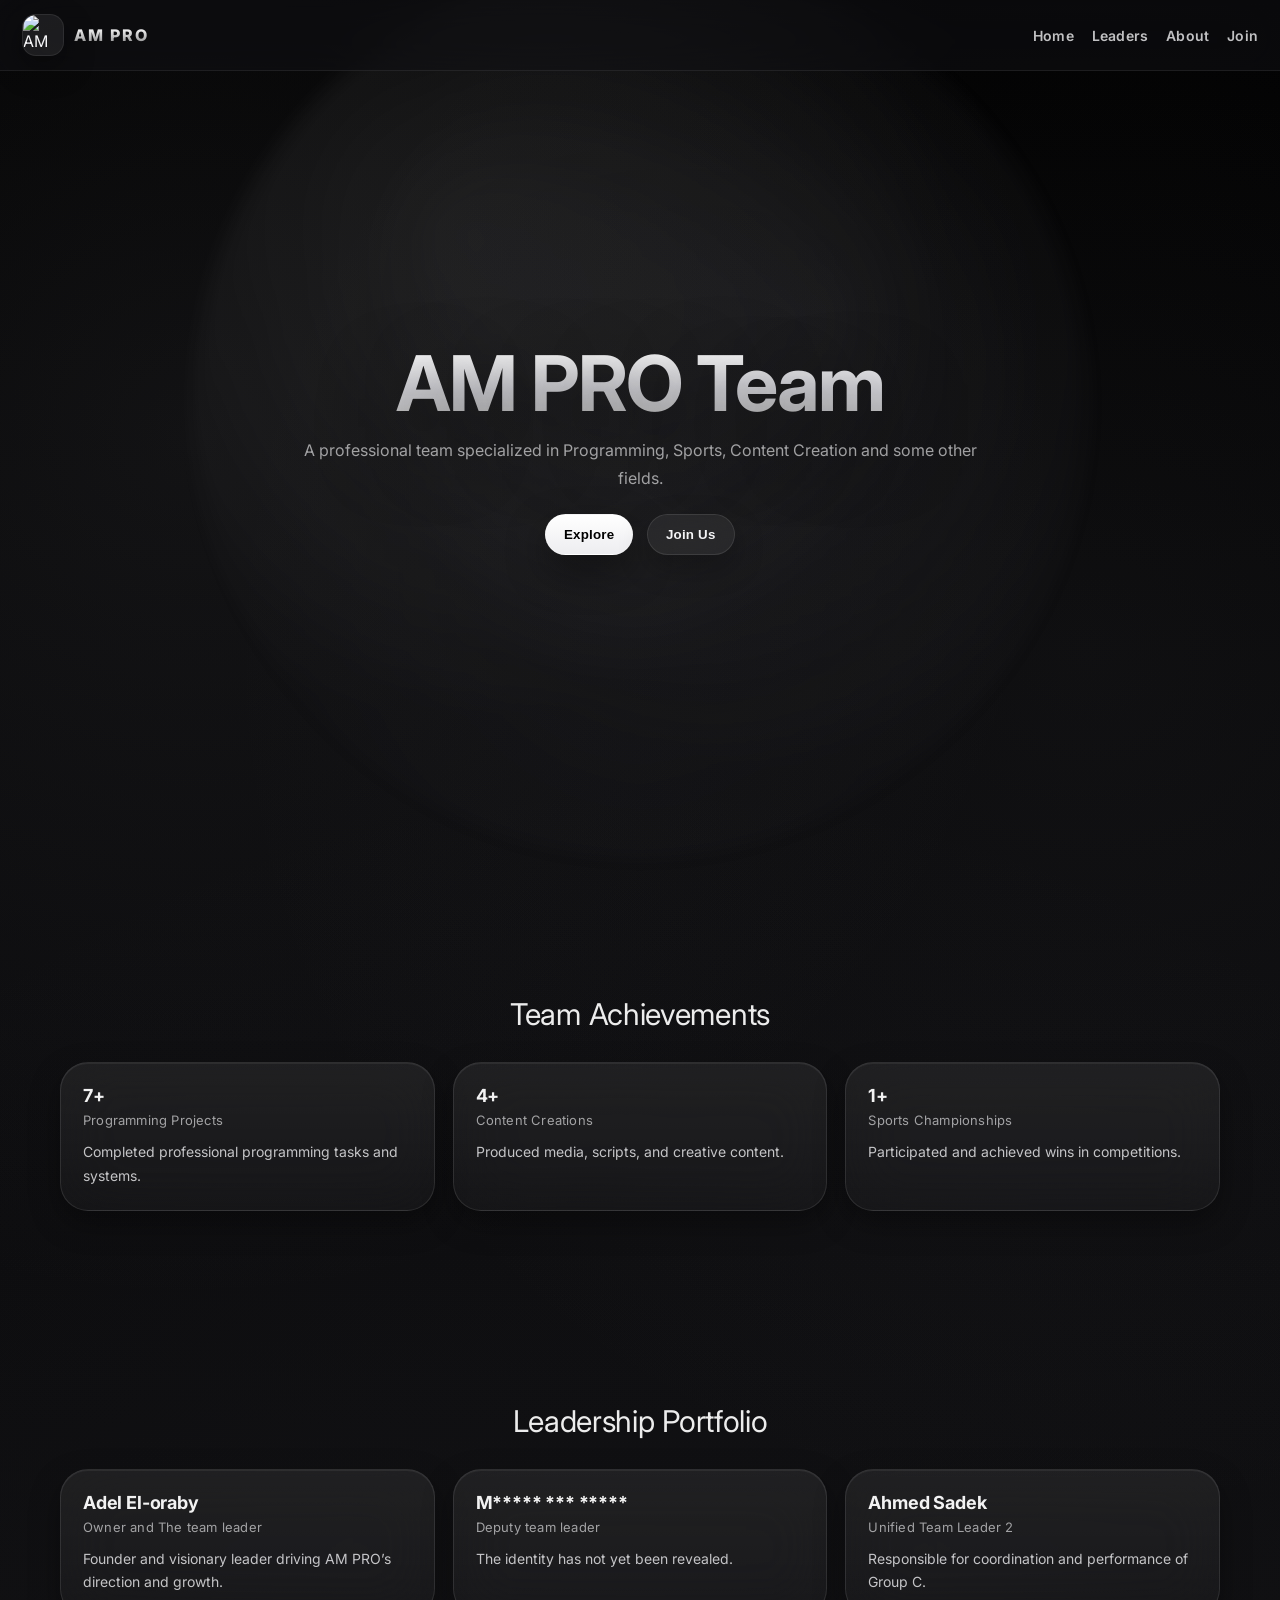
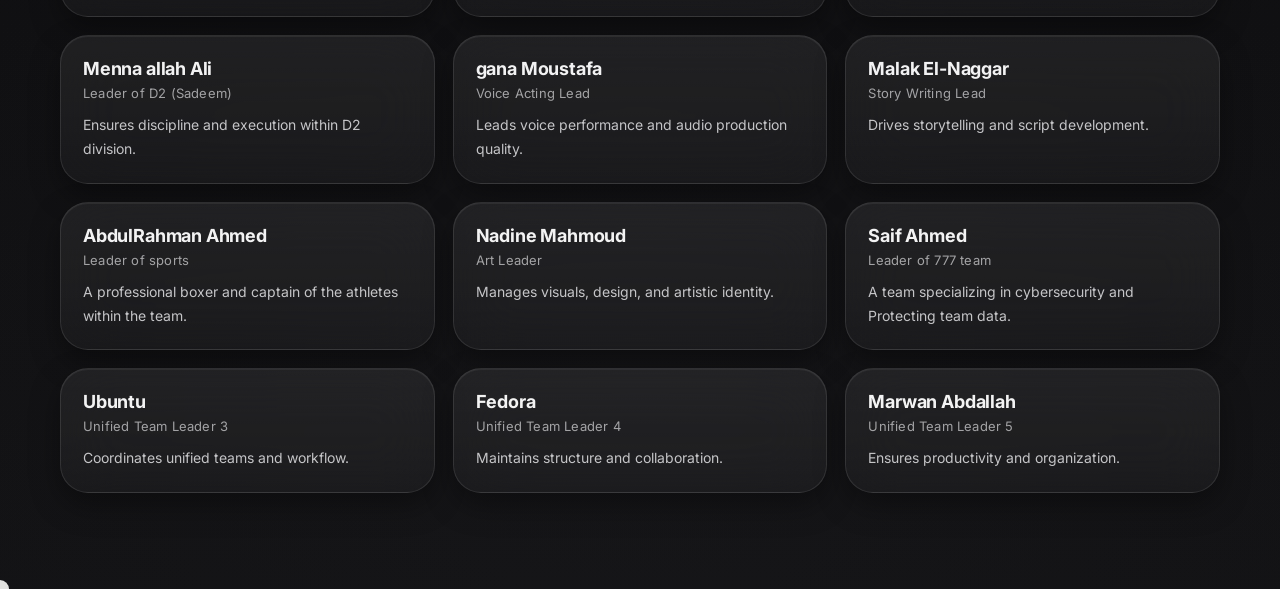
==== commit c7527320: "Add files via upload" ====
--- a/index.html
+++ b/index.html
@@ -12,7 +12,7 @@
     <nav id="nav">
         <div class="logo-wrap">
             <div class="logo-box">
-                <img src="logo.png" alt="AM PRO Logo">
+                <img src="https://via.placeholder.com/80" alt="AM PRO Logo">
             </div>
             <div class="logo-text">AM PRO</div>
         </div>
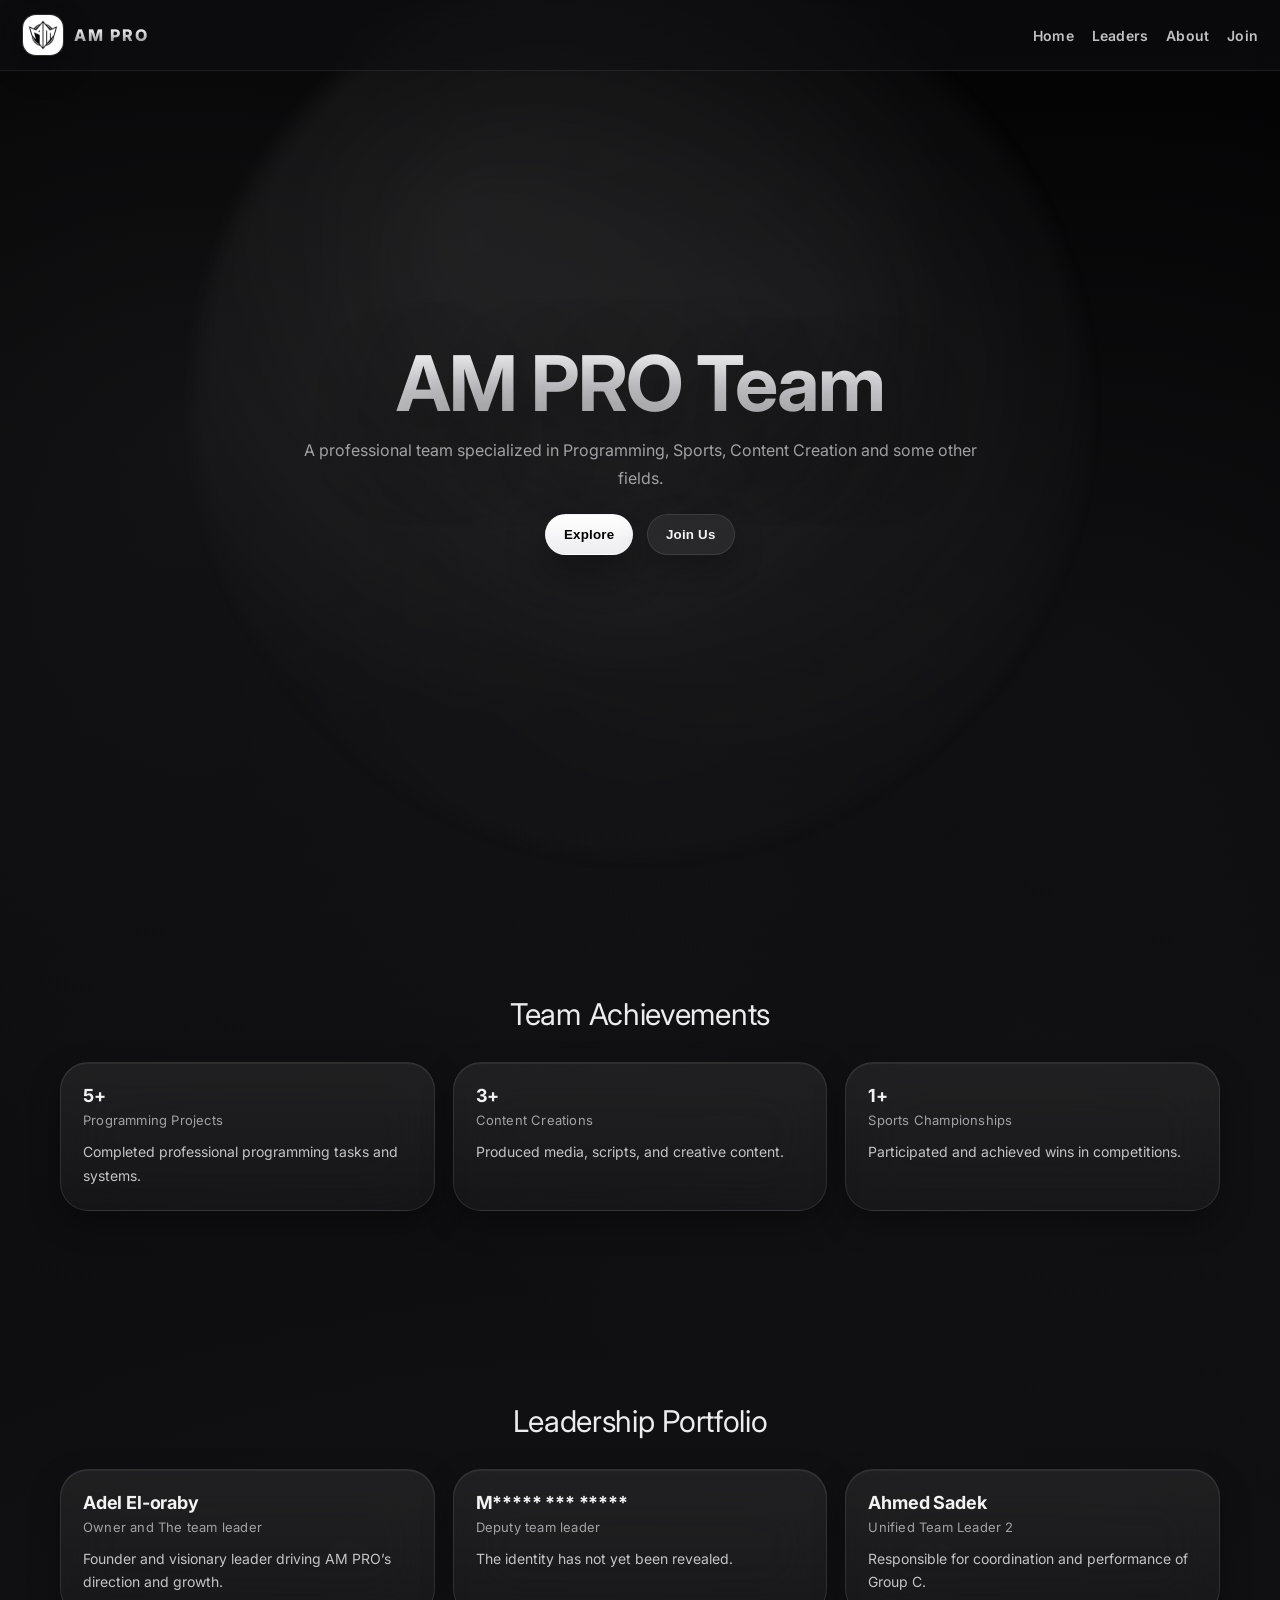
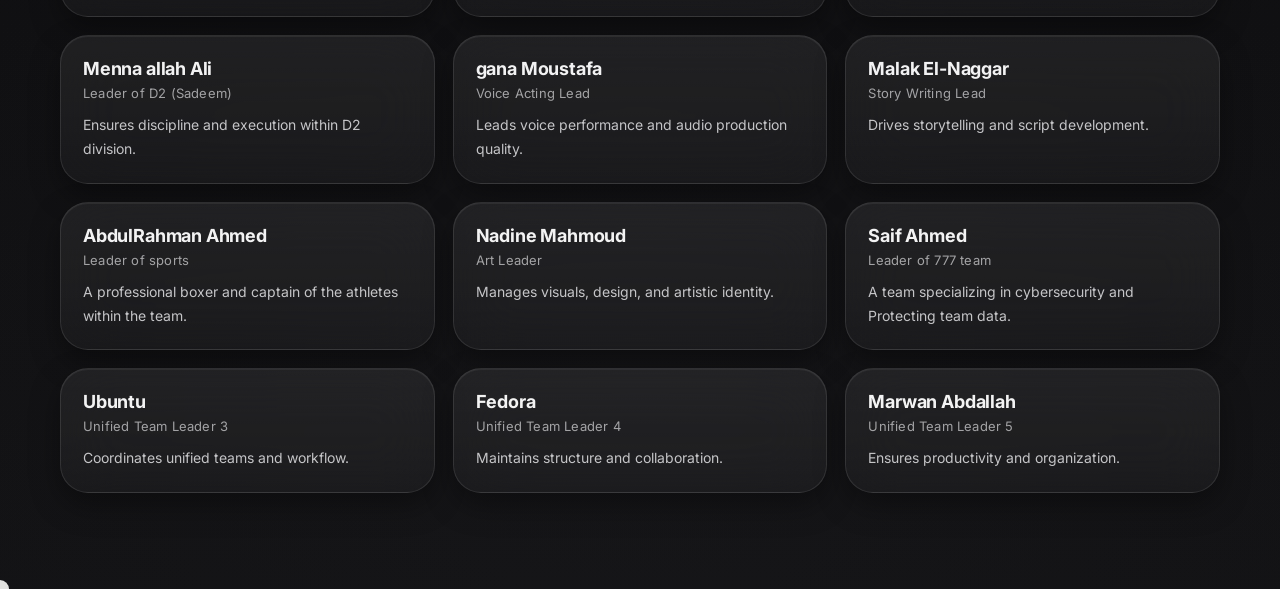
==== commit cebbc1b4: "Update index.html" ====
--- a/index.html
+++ b/index.html
@@ -12,7 +12,7 @@
     <nav id="nav">
         <div class="logo-wrap">
             <div class="logo-box">
-                <img src="https://via.placeholder.com/80" alt="AM PRO Logo">
+                <img src="logo.png" alt="AM PRO Logo">
             </div>
             <div class="logo-text">AM PRO</div>
         </div>
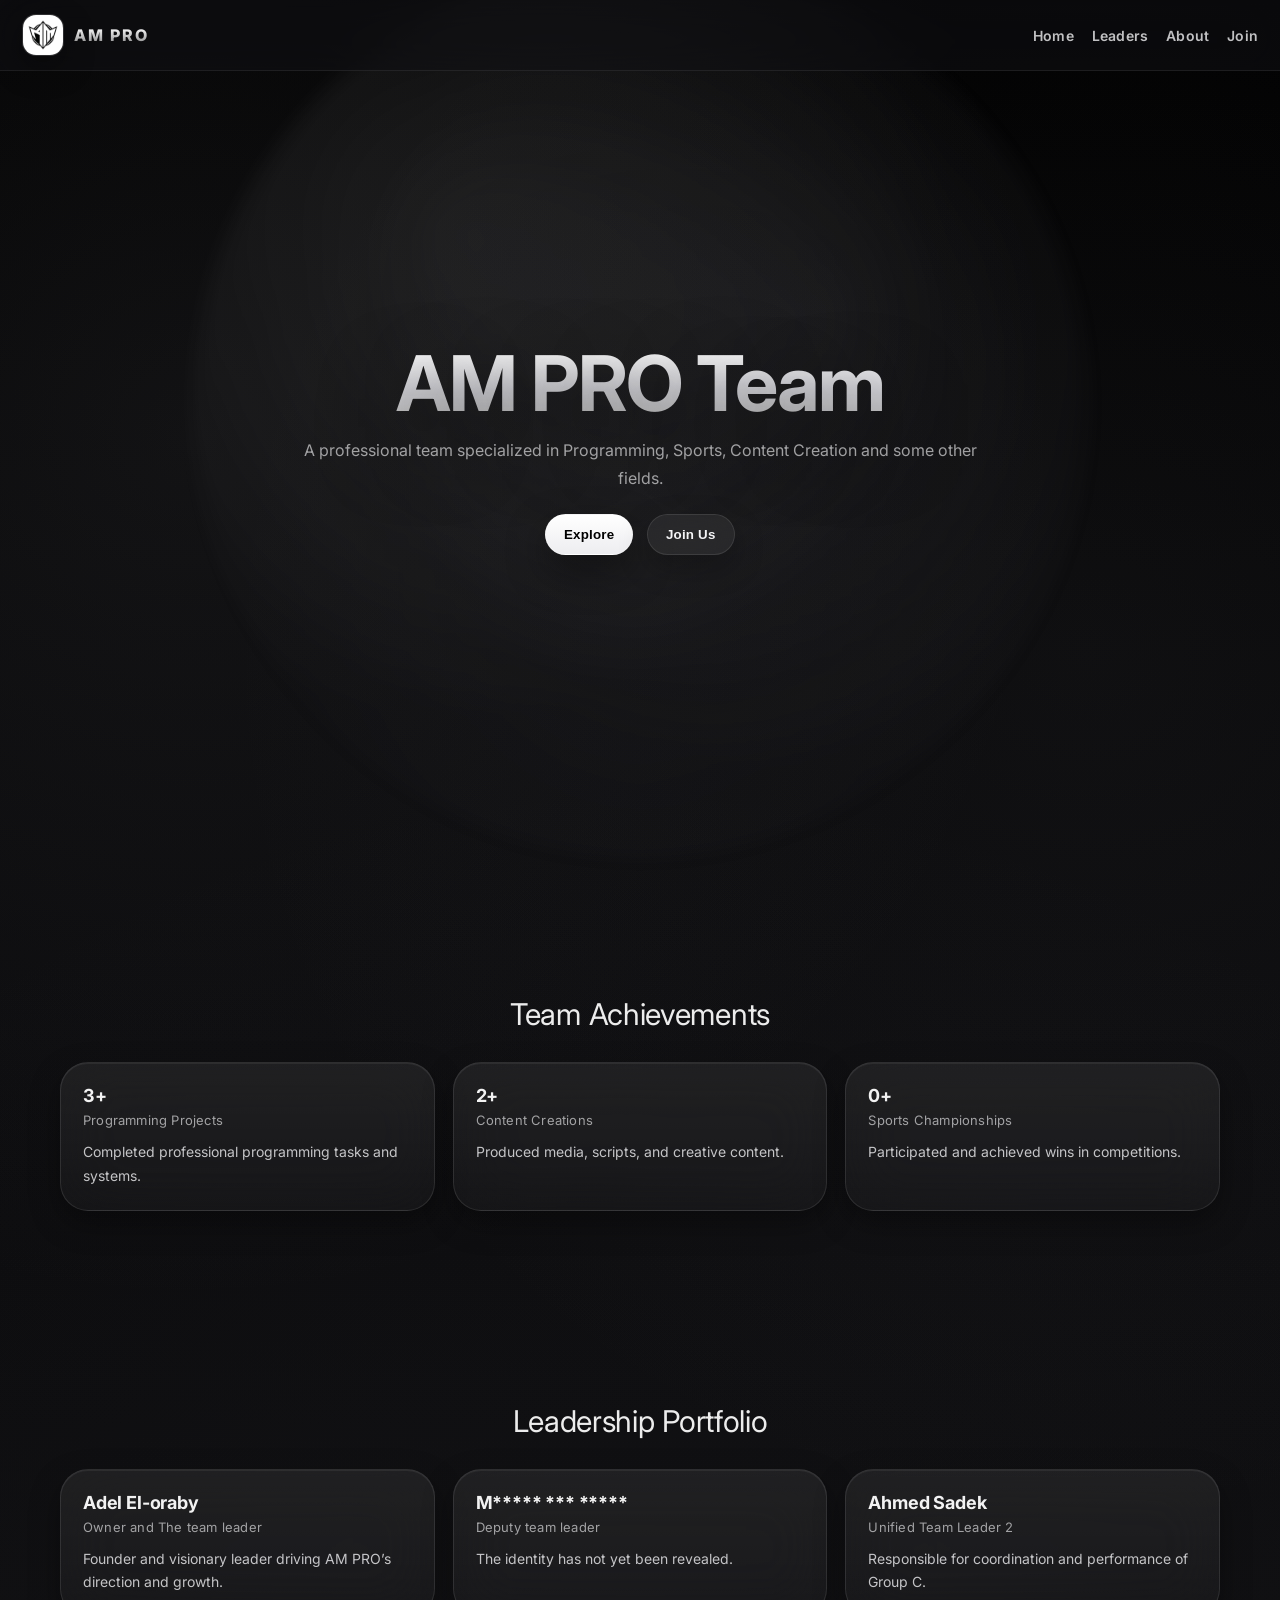
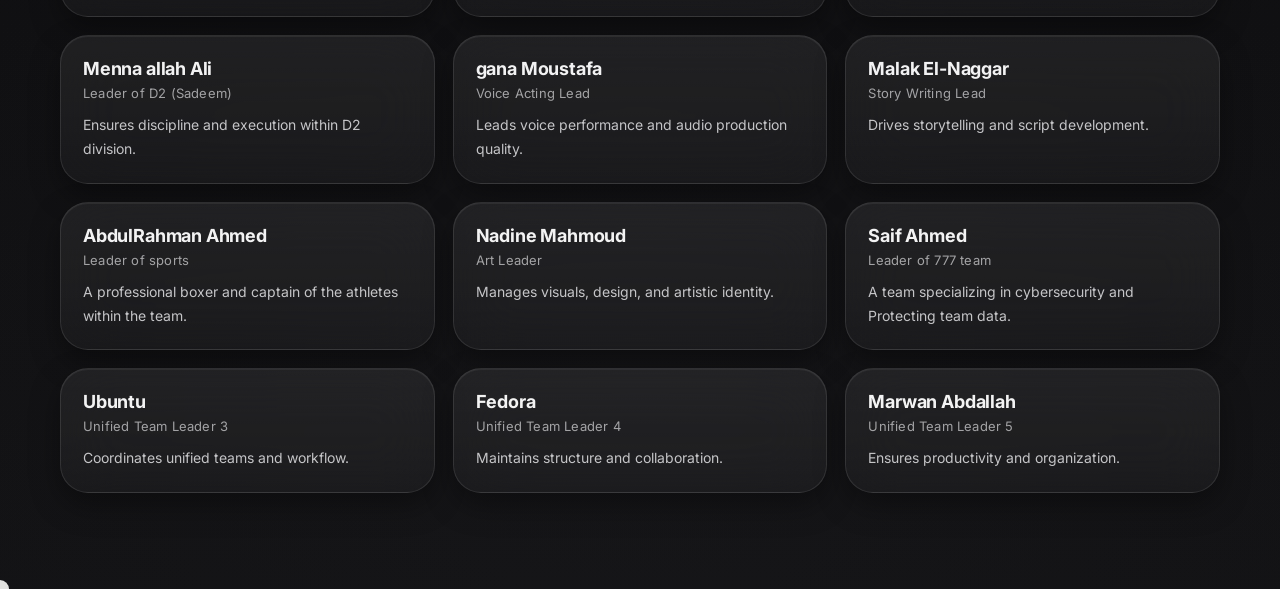
==== commit b4f322cd: "Update index.html" ====
--- a/index.html
+++ b/index.html
@@ -3,6 +3,8 @@
 <head>
     <meta charset="UTF-8" />
     <meta name="viewport" content="width=device-width, initial-scale=1.0"/>
+    <meta name="google-site-verification" content="o80MIIOhkepMP7L3_egApE_gGEQgi84yvMKVXYThhs4" />
+
     <title>AM PRO official page</title>
     <link href="https://fonts.googleapis.com/css2?family=Inter:wght@300;400;600;800&display=swap" rel="stylesheet">
     <link href="https://unpkg.com/aos@2.3.4/dist/aos.css" rel="stylesheet">
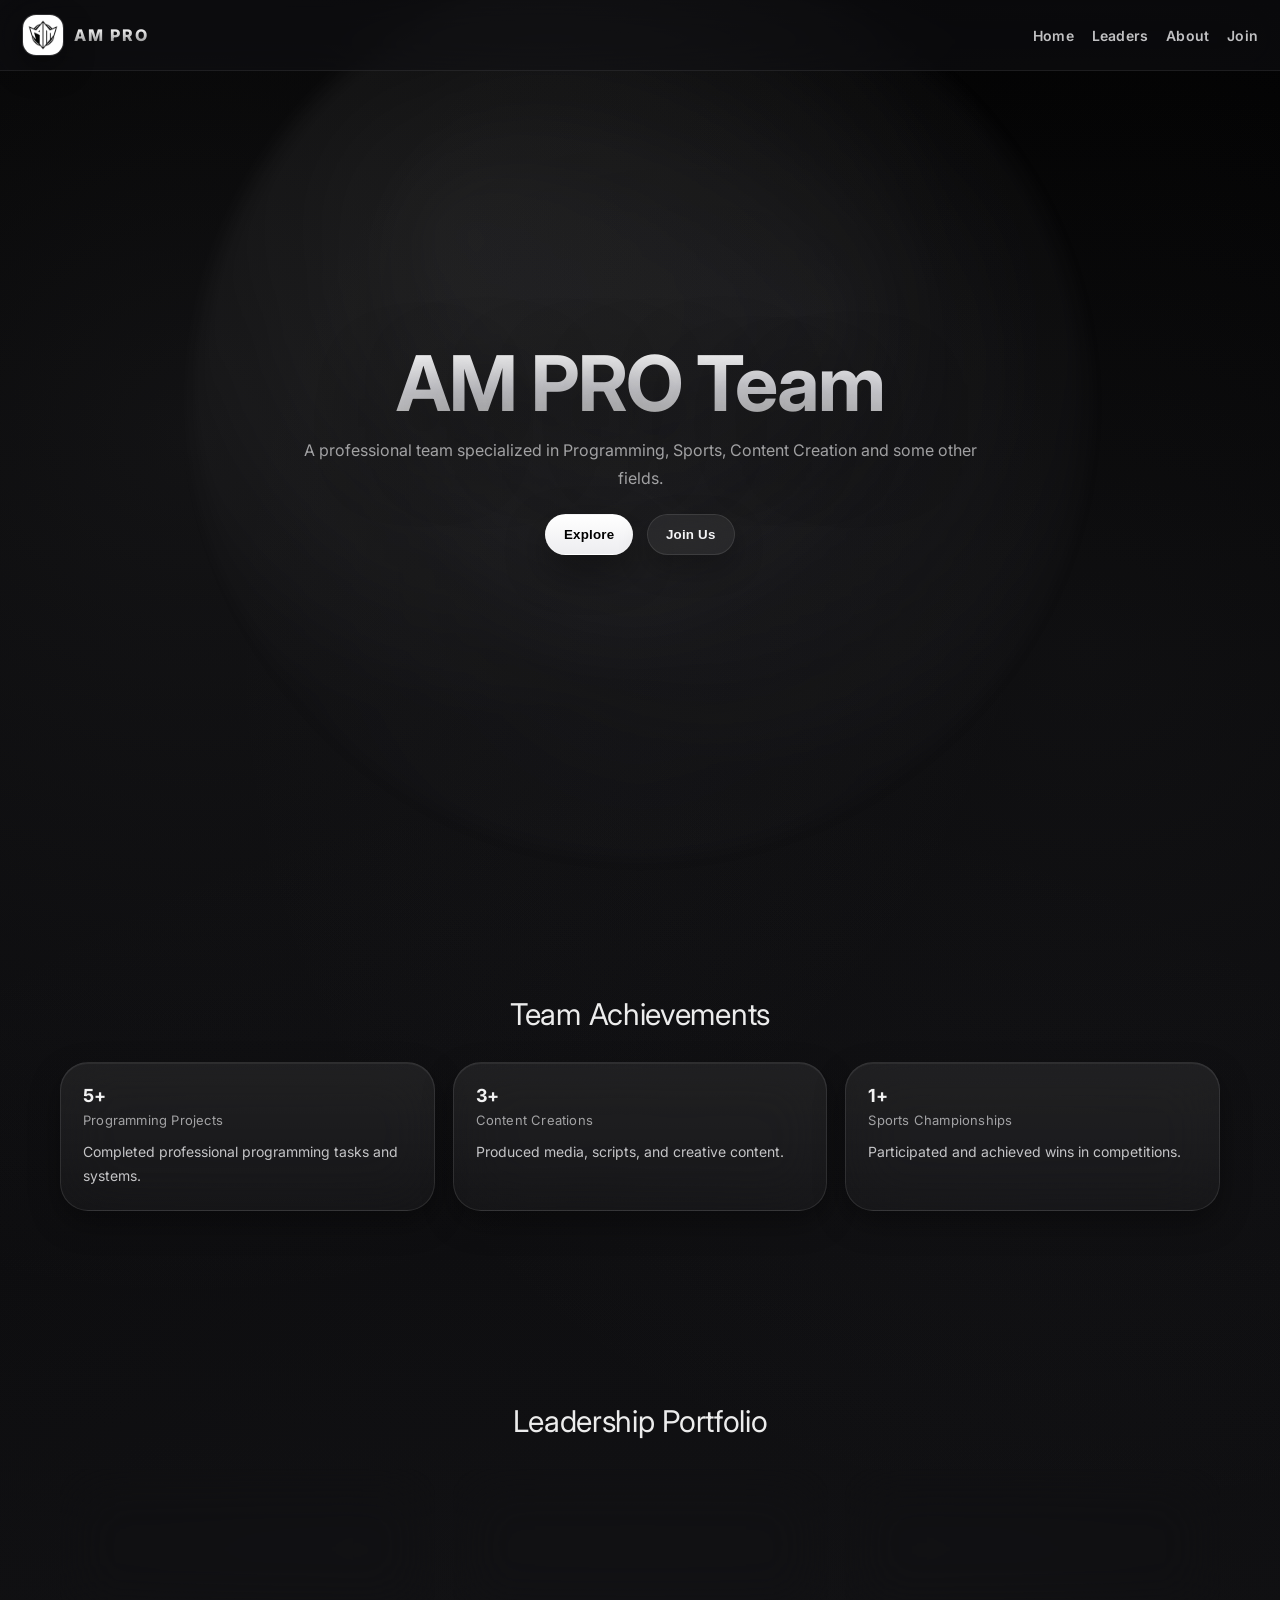
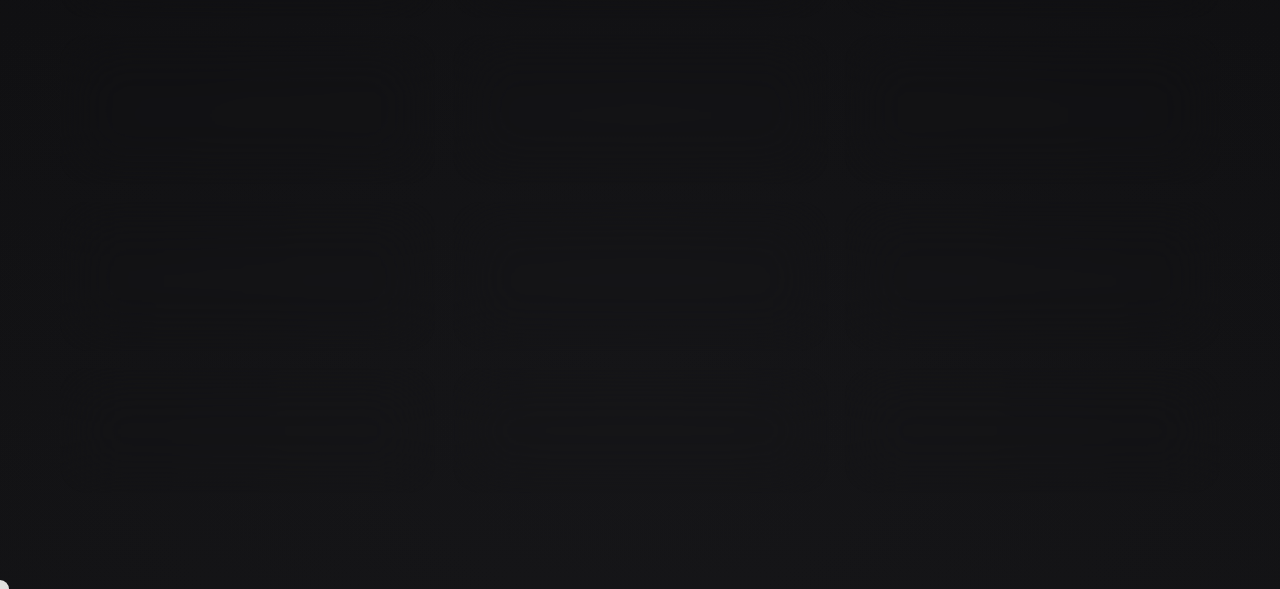
==== commit 2510b334: "Update index.html" ====
--- a/index.html
+++ b/index.html
@@ -2,9 +2,8 @@
 <html lang="en">
 <head>
     <meta charset="UTF-8" />
+    <meta name="google-site-verification" content="X6xnur54XPLSg9IdXjkp3n-0-WwIupotjV5_CdcZC5I" />
     <meta name="viewport" content="width=device-width, initial-scale=1.0"/>
-    <meta name="google-site-verification" content="o80MIIOhkepMP7L3_egApE_gGEQgi84yvMKVXYThhs4" />
-
     <title>AM PRO official page</title>
     <link href="https://fonts.googleapis.com/css2?family=Inter:wght@300;400;600;800&display=swap" rel="stylesheet">
     <link href="https://unpkg.com/aos@2.3.4/dist/aos.css" rel="stylesheet">
